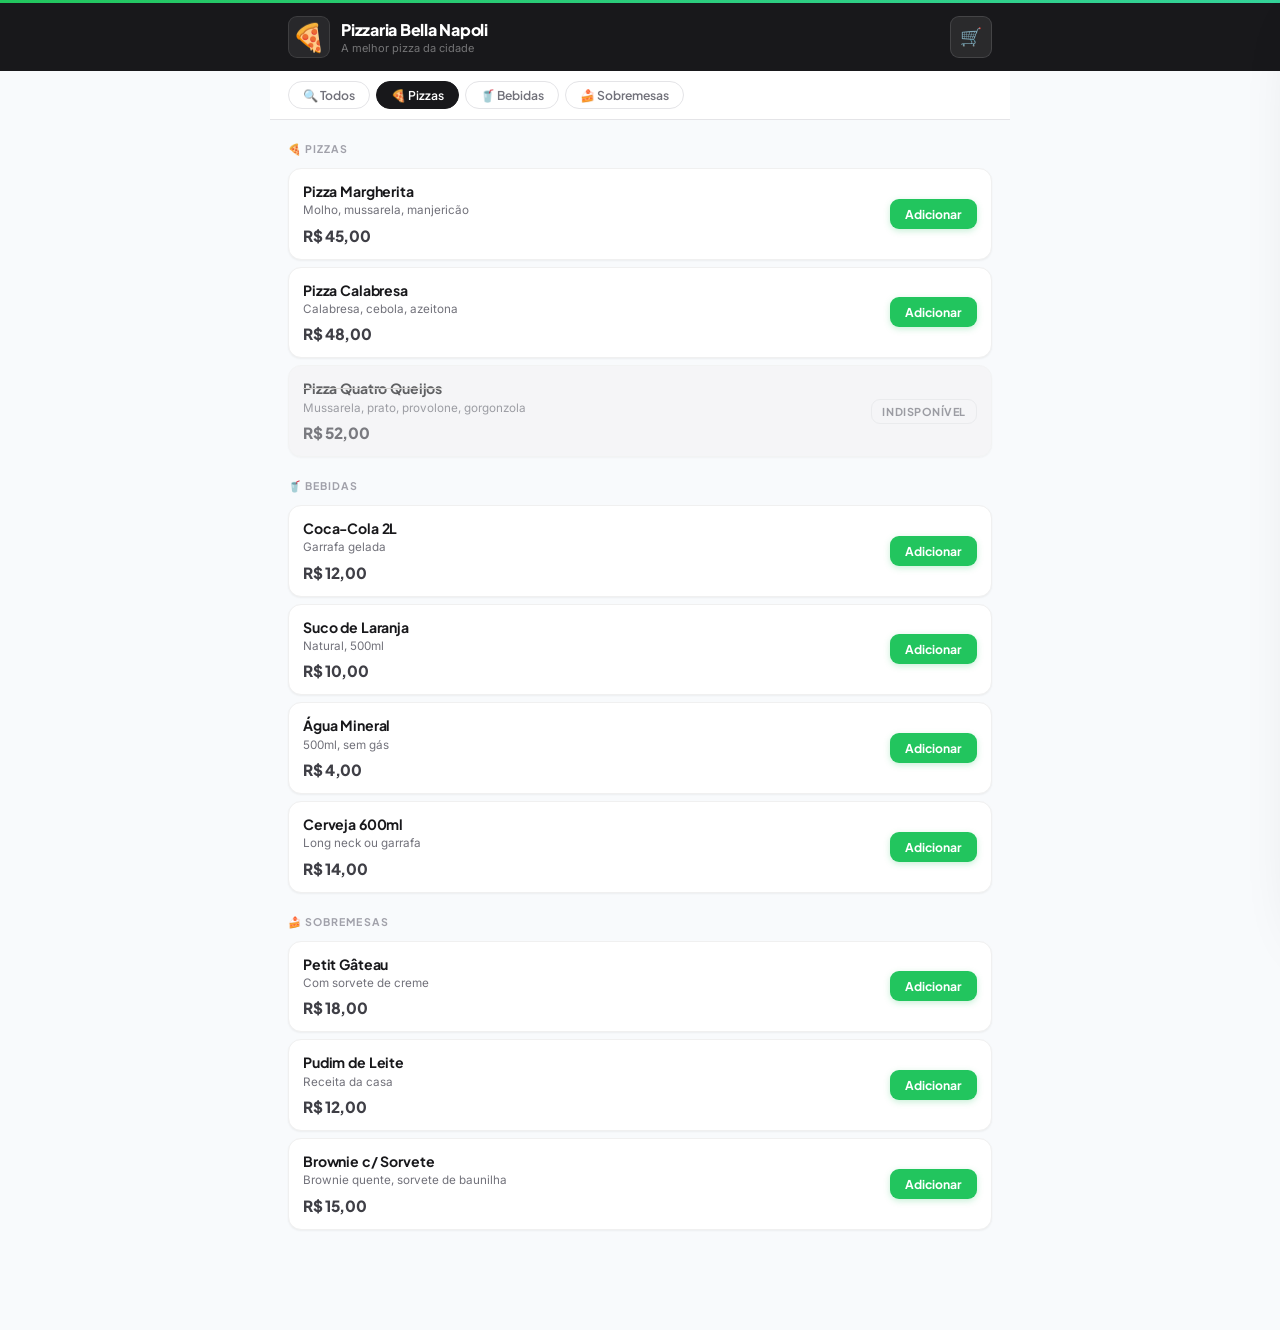
==== index.html @ 7085b7de "Add files via upload" ====
<!DOCTYPE html>
<html lang="pt-BR">
<head>
  <meta charset="UTF-8" />
  <meta name="viewport" content="width=device-width, initial-scale=1.0" />
  <title id="page-title">Cardápio Online</title>
  <link rel="preconnect" href="https://fonts.googleapis.com" />
  <link rel="preconnect" href="https://fonts.gstatic.com" crossorigin />
  <link href="https://fonts.googleapis.com/css2?family=Plus+Jakarta+Sans:wght@400;500;600;700;800&family=Inter:wght@400;500;600&display=swap" rel="stylesheet" />
  <link rel="stylesheet" href="style.css" />
</head>
<body>

  <!-- HEADER -->
  <header class="header">
    <div class="header-inner">
      <div class="store-info">
        <div class="store-logo" id="store-logo">🍕</div>
        <div>
          <h1 class="store-name" id="store-name">Carregando...</h1>
          <p class="store-tagline" id="store-tagline"></p>
        </div>
      </div>
      <button class="cart-btn" id="cart-toggle" aria-label="Ver carrinho">
        <span class="cart-icon">🛒</span>
        <span class="cart-badge" id="cart-badge">0</span>
      </button>
    </div>
  </header>

  <!-- MAIN -->
  <main class="main">
    <nav class="categories" id="categories-nav" aria-label="Categorias"></nav>
    <section class="products" id="products-list" aria-label="Produtos"></section>
  </main>

  <!-- ═══════════════════════════════════════════════════════
       CARRINHO
  ══════════════════════════════════════════════════════════ -->
  <div class="cart-overlay" id="cart-overlay" aria-hidden="true"></div>
  <aside class="cart-panel" id="cart-panel" aria-label="Carrinho">

    <!-- ZONA A — topo fixo -->
    <div class="cpanel-top">
      <div class="cpanel-handle"></div>
      <div class="cpanel-header">
        <div class="cpanel-title">
          <span class="cpanel-title-icon">🛒</span>
          <span>Seu Pedido</span>
        </div>
        <button class="close-btn" id="cart-close" aria-label="Fechar">✕</button>
      </div>
      <div class="cpanel-total" id="cpanel-total" style="display:none">
        <span class="cpanel-total-label">Total</span>
        <strong class="cpanel-total-value" id="cart-total-value">R$ 0,00</strong>
      </div>
    </div>

    <!-- ZONA B — scroll único -->
    <div class="cpanel-body" id="cpanel-body">

      <!-- Itens -->
      <div id="cart-items">
        <div class="cart-empty-state">
          <div class="cart-empty-icon">🛍️</div>
          <p>Seu carrinho está vazio</p>
          <span>Adicione produtos para começar</span>
        </div>
      </div>

      <!-- Formulário -->
      <div id="order-form" style="display:none">
        <div class="form-divider"><span>Dados do pedido</span></div>

        <div class="order-fields">

          <!-- ── ETAPA 1: Identificação (obrigatório) ── -->
          <div class="form-step" id="step-identity">
            <div class="step-label">
              <span class="step-num">1</span>
              <span>Identificação</span>
            </div>

            <!-- Nome -->
            <div class="field-wrap">
              <label for="customer-name">
                Nome <span class="field-opt">· opcional</span>
              </label>
              <input type="text" id="customer-name" placeholder="Ex: João Silva" autocomplete="name" />
            </div>

            <!-- Telefone — obrigatório -->
            <div class="field-wrap">
              <label for="customer-phone">
                WhatsApp / Telefone <span class="field-required">· obrigatório</span>
              </label>
              <div class="prefix-input">
                <span>📱</span>
                <input type="tel" id="customer-phone"
                  placeholder="(11) 99999-9999"
                  maxlength="15" inputmode="numeric"
                  autocomplete="tel" />
              </div>
            </div>

            <!-- Endereço -->
            <div class="field-wrap">
              <label>Endereço <span class="field-opt">· opcional</span></label>
              <div class="seg-control">
                <button type="button" class="seg-btn active" id="btn-mode-cep">CEP</button>
                <button type="button" class="seg-btn" id="btn-mode-manual">Manual</button>
              </div>
              <!-- Modo CEP -->
              <div id="address-cep-mode">
                <div class="cep-row">
                  <input type="text" id="cep-input" placeholder="00000-000"
                    maxlength="9" inputmode="numeric" autocomplete="postal-code" />
                  <button type="button" class="btn-cep-search" id="btn-cep-search">
                    <span id="cep-search-icon">→</span>
                  </button>
                </div>
                <p class="cep-status" id="cep-status"></p>
                <div id="cep-result" style="display:none" class="cep-result-box">
                  <div class="cep-r-row">
                    <input type="text" id="address-street" readonly class="input-ro" placeholder="Rua" />
                    <input type="text" id="address-neighborhood" readonly class="input-ro input-sm" placeholder="Bairro" />
                  </div>
                  <div class="cep-r-row">
                    <input type="text" id="address-number" placeholder="Nº" class="input-num" maxlength="10" inputmode="numeric" />
                    <input type="text" id="address-complement" placeholder="Complemento" />
                  </div>
                  <input type="text" id="address-city-state" readonly class="input-ro" placeholder="Cidade — UF" />
                </div>
              </div>
              <!-- Modo manual -->
              <div id="address-manual-mode" style="display:none">
                <input type="text" id="customer-address" placeholder="Rua, número, bairro" autocomplete="street-address" />
              </div>
            </div>

          </div><!-- /step-identity -->

          <!-- ── ETAPA 2: Pagamento (bloqueado até etapa 1 válida) ── -->
          <div class="form-step form-step--locked" id="step-payment">
            <div class="step-label">
              <span class="step-num">2</span>
              <span>Pagamento</span>
            </div>

            <!-- Overlay de bloqueio -->
            <div class="step-lock-overlay" id="payment-lock">
              <span class="lock-icon">🔒</span>
              <p>Preencha seu <strong>telefone</strong> para liberar</p>
            </div>

            <div class="step-content" id="payment-content">
              <!-- Forma de pagamento -->
              <div class="field-wrap">
                <label>Forma de pagamento <span class="field-required">· obrigatório</span></label>
                <div class="pay-grid" id="payment-options">
                  <button type="button" class="pay-btn" data-value="pix">
                    <span class="pay-icon">💠</span>Pix
                  </button>
                  <button type="button" class="pay-btn" data-value="credito">
                    <span class="pay-icon">💳</span>Crédito
                  </button>
                  <button type="button" class="pay-btn" data-value="debito">
                    <span class="pay-icon">🏦</span>Débito
                  </button>
                  <button type="button" class="pay-btn" data-value="dinheiro">
                    <span class="pay-icon">💵</span>Dinheiro
                  </button>
                </div>
              </div>

              <!-- Troco -->
              <div class="field-wrap" id="change-wrap" style="display:none">
                <label for="customer-change">
                  Troco para quanto? <span class="field-required">· obrigatório</span>
                </label>
                <div class="prefix-input">
                  <span>R$</span>
                  <input type="number" id="customer-change"
                    placeholder="0,00" min="0" step="0.01" inputmode="decimal" />
                </div>
                <p class="change-hint" id="change-hint"></p>
              </div>
            </div>

          </div><!-- /step-payment -->

        </div><!-- /order-fields -->
      </div><!-- /order-form -->

    </div><!-- /cpanel-body -->

    <!-- ZONA C — botão fixo -->
    <div class="cpanel-foot" id="cpanel-foot" style="display:none">
      <button class="btn-whatsapp" id="btn-finalizar">
        <svg width="18" height="18" viewBox="0 0 24 24" fill="currentColor" aria-hidden="true">
          <path d="M17.472 14.382c-.297-.149-1.758-.867-2.03-.967-.273-.099-.471-.148-.67.15-.197.297-.767.966-.94 1.164-.173.199-.347.223-.644.075-.297-.15-1.255-.463-2.39-1.475-.883-.788-1.48-1.761-1.653-2.059-.173-.297-.018-.458.13-.606.134-.133.298-.347.446-.52.149-.174.198-.298.298-.497.099-.198.05-.371-.025-.52-.075-.149-.669-1.612-.916-2.207-.242-.579-.487-.5-.669-.51-.173-.008-.371-.01-.57-.01-.198 0-.52.074-.792.372-.272.297-1.04 1.016-1.04 2.479 0 1.462 1.065 2.875 1.213 3.074.149.198 2.096 3.2 5.077 4.487.709.306 1.262.489 1.694.625.712.227 1.36.195 1.871.118.571-.085 1.758-.719 2.006-1.413.248-.694.248-1.289.173-1.413-.074-.124-.272-.198-.57-.347m-5.421 7.403h-.004a9.87 9.87 0 01-5.031-1.378l-.361-.214-3.741.982.998-3.648-.235-.374a9.86 9.86 0 01-1.51-5.26c.001-5.45 4.436-9.884 9.888-9.884 2.64 0 5.122 1.03 6.988 2.898a9.825 9.825 0 012.893 6.994c-.003 5.45-4.437 9.884-9.885 9.884m8.413-18.297A11.815 11.815 0 0012.05 0C5.495 0 .16 5.335.157 11.892c0 2.096.547 4.142 1.588 5.945L.057 24l6.305-1.654a11.882 11.882 0 005.683 1.448h.005c6.554 0 11.89-5.335 11.893-11.893a11.821 11.821 0 00-3.48-8.413z"/>
        </svg>
        Revisar e Enviar Pedido
      </button>
    </div>

  </aside>

  <!-- ═══════════════════════════════════════════════════════
       MODAL — PRÉVIA DO PEDIDO
  ══════════════════════════════════════════════════════════ -->
  <div class="modal-overlay" id="modal-overlay" aria-hidden="true"></div>
  <div class="modal" id="order-modal" role="dialog" aria-modal="true" aria-labelledby="modal-title">
    <div class="modal-header">
      <h2 class="modal-title" id="modal-title">📋 Confirmar Pedido</h2>
      <button class="close-btn" id="modal-close" aria-label="Fechar">✕</button>
    </div>
    <div class="modal-body" id="modal-body">
      <!-- preenchido via JS -->
    </div>
    <div class="modal-footer">
      <button class="btn-modal-back" id="modal-back">← Editar pedido</button>
      <button class="btn-modal-confirm" id="modal-confirm">
        <svg width="16" height="16" viewBox="0 0 24 24" fill="currentColor">
          <path d="M17.472 14.382c-.297-.149-1.758-.867-2.03-.967-.273-.099-.471-.148-.67.15-.197.297-.767.966-.94 1.164-.173.199-.347.223-.644.075-.297-.15-1.255-.463-2.39-1.475-.883-.788-1.48-1.761-1.653-2.059-.173-.297-.018-.458.13-.606.134-.133.298-.347.446-.52.149-.174.198-.298.298-.497.099-.198.05-.371-.025-.52-.075-.149-.669-1.612-.916-2.207-.242-.579-.487-.5-.669-.51-.173-.008-.371-.01-.57-.01-.198 0-.52.074-.792.372-.272.297-1.04 1.016-1.04 2.479 0 1.462 1.065 2.875 1.213 3.074.149.198 2.096 3.2 5.077 4.487.709.306 1.262.489 1.694.625.712.227 1.36.195 1.871.118.571-.085 1.758-.719 2.006-1.413.248-.694.248-1.289.173-1.413-.074-.124-.272-.198-.57-.347m-5.421 7.403h-.004a9.87 9.87 0 01-5.031-1.378l-.361-.214-3.741.982.998-3.648-.235-.374a9.86 9.86 0 01-1.51-5.26c.001-5.45 4.436-9.884 9.888-9.884 2.64 0 5.122 1.03 6.988 2.898a9.825 9.825 0 012.893 6.994c-.003 5.45-4.437 9.884-9.885 9.884m8.413-18.297A11.815 11.815 0 0012.05 0C5.495 0 .16 5.335.157 11.892c0 2.096.547 4.142 1.588 5.945L.057 24l6.305-1.654a11.882 11.882 0 005.683 1.448h.005c6.554 0 11.89-5.335 11.893-11.893a11.821 11.821 0 00-3.48-8.413z"/>
        </svg>
        Confirmar e Enviar
      </button>
    </div>
  </div>

  <div class="toast" id="toast" role="alert" aria-live="assertive"></div>

  <script src="config.js"></script>
  <script src="app.js"></script>
</body>
</html>
---- style.css ----
/* ============================================================
   ZapPedido — style.css v5
   Carrinho: 3 zonas (topo fixo | scroll único | base fixa)
   ============================================================ */

/* ─── TOKENS ─────────────────────────────────────────────── */
:root {
  --green:        #22c55e;
  --green-dk:     #16a34a;
  --green-lt:     #f0fdf4;
  --green-bd:     #bbf7d0;
  --ink:          #18181b;
  --ink-2:        #3f3f46;
  --muted:        #71717a;
  --subtle:       #a1a1aa;
  --bg:           #f8fafc;
  --surface:      #ffffff;
  --surface-2:    #f4f4f5;
  --surface-3:    #fafafa;
  --border:       #e4e4e7;
  --border-lt:    #f0f0f0;
  --danger:       #ef4444;

  --r-xs: 6px;
  --r-sm: 9px;
  --r:    13px;
  --r-lg: 18px;
  --r-xl: 26px;

  --sh-xs: 0 1px 2px rgba(0,0,0,0.05);
  --sh-sm: 0 1px 8px rgba(0,0,0,0.07), 0 1px 2px rgba(0,0,0,0.04);
  --sh-lg: 0 16px 48px rgba(0,0,0,0.15), 0 4px 12px rgba(0,0,0,0.06);
  --sh-xl: 0 32px 72px rgba(0,0,0,0.2);

  --font-d: 'Plus Jakarta Sans', sans-serif;
  --font-b: 'Inter', sans-serif;
  --ease:   cubic-bezier(0.32, 0.72, 0, 1);
  --t: 0.15s ease;
}

/* ─── RESET ──────────────────────────────────────────────── */
*, *::before, *::after { box-sizing: border-box; margin: 0; padding: 0; }
html { scroll-behavior: smooth; }
body {
  font-family: var(--font-b);
  background: var(--bg);
  color: var(--ink);
  min-height: 100dvh;
  -webkit-font-smoothing: antialiased;
}

/* ═══════════════════════════════════════════════════════════
   HEADER
═══════════════════════════════════════════════════════════ */
.header { position: sticky; top: 0; z-index: 100; background: var(--ink); }
.header::before {
  content: '';
  display: block; height: 3px;
  background: linear-gradient(90deg, var(--green), #34d399, var(--green));
  background-size: 200% 100%;
  animation: shimmer 3s linear infinite;
}
@keyframes shimmer { from { background-position: 200% 0; } to { background-position: -200% 0; } }

.header-inner {
  max-width: 740px; margin: 0 auto;
  padding: 13px 18px;
  display: flex; align-items: center; justify-content: space-between; gap: 12px;
}
.store-info { display: flex; align-items: center; gap: 11px; }
.store-logo {
  font-size: 1.7rem; flex-shrink: 0;
  background: rgba(255,255,255,0.07);
  border: 1.5px solid rgba(255,255,255,0.1);
  border-radius: var(--r-sm);
  width: 42px; height: 42px;
  display: flex; align-items: center; justify-content: center;
}
.store-logo img { width: 26px; height: 26px; border-radius: 4px; object-fit: cover; }
.store-name { font-family: var(--font-d); font-size: 1rem; font-weight: 800; color: #fff; letter-spacing: -0.015em; }
.store-tagline { font-size: 0.69rem; color: rgba(255,255,255,0.4); margin-top: 1px; }

.cart-btn {
  position: relative;
  background: rgba(255,255,255,0.08);
  border: 1.5px solid rgba(255,255,255,0.12);
  border-radius: var(--r-sm);
  width: 42px; height: 42px;
  display: flex; align-items: center; justify-content: center;
  cursor: pointer; flex-shrink: 0;
  transition: background var(--t);
}
.cart-btn:hover { background: rgba(255,255,255,0.15); }
.cart-icon { font-size: 1.1rem; }
.cart-badge {
  position: absolute; top: -5px; right: -5px;
  background: var(--green); color: #fff;
  font-family: var(--font-d); font-size: 0.58rem; font-weight: 800;
  min-width: 17px; height: 17px;
  border-radius: 99px; display: none;
  align-items: center; justify-content: center;
  padding: 0 3px; border: 2px solid var(--ink);
  animation: pop .18s var(--ease);
}
@keyframes pop { 0% { transform: scale(0.4); } 65% { transform: scale(1.2); } to { transform: scale(1); } }

/* ═══════════════════════════════════════════════════════════
   MAIN / CARDÁPIO
═══════════════════════════════════════════════════════════ */
.main { max-width: 740px; margin: 0 auto; padding: 0 0 100px; }

.categories {
  display: flex; gap: 6px;
  padding: 10px 18px;
  overflow-x: auto; scrollbar-width: none;
  background: var(--surface);
  border-bottom: 1px solid var(--border);
  position: sticky; top: 61px; z-index: 90;
}
.categories::-webkit-scrollbar { display: none; }
.cat-btn {
  flex-shrink: 0; padding: 5px 14px;
  border-radius: 99px; border: 1.5px solid var(--border);
  background: transparent;
  font-family: var(--font-d); font-size: 0.76rem; font-weight: 600;
  color: var(--muted); cursor: pointer;
  transition: all var(--t); white-space: nowrap;
}
.cat-btn:hover { border-color: var(--green); color: var(--green-dk); background: var(--green-lt); }
.cat-btn.active { background: var(--ink); border-color: var(--ink); color: #fff; }

.product-category { padding: 22px 18px 0; }
.category-title {
  font-family: var(--font-d); font-size: 0.66rem; font-weight: 700;
  color: var(--subtle); text-transform: uppercase; letter-spacing: 0.1em;
  margin-bottom: 12px;
}
.product-grid { display: flex; flex-direction: column; gap: 7px; }

.product-card {
  background: var(--surface); border-radius: var(--r);
  padding: 13px 14px;
  display: flex; align-items: center; gap: 12px;
  border: 1.5px solid var(--border-lt);
  box-shadow: var(--sh-xs);
  transition: border-color var(--t), box-shadow var(--t), transform var(--t);
}
.product-card:hover { border-color: var(--border); box-shadow: var(--sh-sm); transform: translateY(-1px); }
.product-card.out-of-stock { background: var(--surface-2); opacity: 0.68; }
.product-card.out-of-stock:hover { border-color: var(--border-lt); box-shadow: var(--sh-xs); transform: none; cursor: default; }
.product-card.out-of-stock .product-name { text-decoration: line-through; text-decoration-color: #c4c0bc; }

.product-info { flex: 1; min-width: 0; }
.product-name { font-family: var(--font-d); font-size: 0.88rem; font-weight: 700; color: var(--ink); letter-spacing: -0.01em; line-height: 1.3; margin-bottom: 2px; }
.product-desc { font-size: 0.73rem; color: var(--muted); line-height: 1.4; margin-bottom: 7px; }
.product-price { font-family: var(--font-d); font-size: 0.96rem; font-weight: 800; color: var(--ink-2); letter-spacing: -0.02em; }
.product-controls { display: flex; flex-direction: column; align-items: center; gap: 5px; flex-shrink: 0; }

.btn-add {
  background: var(--green); color: #fff; border: none;
  border-radius: var(--r-sm); padding: 7px 15px;
  font-family: var(--font-d); font-size: 0.76rem; font-weight: 700;
  cursor: pointer; white-space: nowrap;
  transition: background var(--t), transform var(--t);
  box-shadow: 0 2px 6px rgba(34,197,94,0.25);
}
.btn-add:hover { background: var(--green-dk); transform: scale(1.04); }
.btn-add:active { transform: scale(0.96); }

.qty-control {
  display: flex; align-items: center; gap: 9px;
  border: 2px solid var(--green); border-radius: var(--r-sm);
  padding: 3px 8px; background: var(--surface);
}
.qty-btn {
  background: none; border: none;
  font-size: 1rem; font-weight: 700; color: var(--green-dk);
  cursor: pointer; padding: 0;
  width: 17px; height: 17px;
  display: flex; align-items: center; justify-content: center;
  transition: transform var(--t);
}
.qty-btn:hover { transform: scale(1.3); }
.qty-btn:active { transform: scale(0.85); }
.qty-value { font-family: var(--font-d); font-size: 0.85rem; font-weight: 800; color: var(--ink); min-width: 14px; text-align: center; }

.badge-unavailable {
  display: inline-flex; align-items: center;
  padding: 5px 10px; border-radius: var(--r-sm);
  background: var(--surface-2); border: 1.5px solid var(--border);
  color: var(--muted); font-family: var(--font-d);
  font-size: 0.68rem; font-weight: 700;
  text-transform: uppercase; letter-spacing: 0.05em;
}

/* ═══════════════════════════════════════════════════════════
   CARRINHO — OVERLAY
═══════════════════════════════════════════════════════════ */
.cart-overlay {
  position: fixed; inset: 0;
  background: rgba(24,24,27,0.55);
  z-index: 200; opacity: 0; pointer-events: none;
  transition: opacity 0.28s ease;
  backdrop-filter: blur(4px);
  -webkit-backdrop-filter: blur(4px);
}
.cart-overlay.open { opacity: 1; pointer-events: all; }

/* ═══════════════════════════════════════════════════════════
   CARRINHO — PAINEL  (3 zonas)

   Estrutura:
   ┌──────────────────────┐  ← .cpanel-top   (fixo, não scroll)
   │  handle + title      │
   │  total               │
   ├──────────────────────┤
   │                      │  ← .cpanel-body  (scroll único)
   │  itens do pedido     │
   │  ─── dados ──────    │
   │  formulário          │
   │                      │
   ├──────────────────────┤
   │  [Finalizar WA]      │  ← .cpanel-foot  (fixo, não scroll)
   └──────────────────────┘
═══════════════════════════════════════════════════════════ */
.cart-panel {
  position: fixed;
  z-index: 300;
  background: var(--surface);
  display: flex;
  flex-direction: column;
  overflow: hidden;              /* garante que nada vaze */

  /* Mobile: bottom sheet */
  bottom: 0; left: 0; right: 0;
  border-radius: var(--r-xl) var(--r-xl) 0 0;
  max-height: 92dvh;
  transform: translateY(100%);
  transition: transform 0.36s var(--ease);
  box-shadow: var(--sh-xl);
}
.cart-panel.open { transform: translateY(0); }

/* Desktop: side panel */
@media (min-width: 600px) {
  .cart-panel {
    left: auto; right: 0;
    top: 0; bottom: 0;
    width: 400px;
    border-radius: var(--r-lg) 0 0 var(--r-lg);
    max-height: 100dvh;
    transform: translateX(110%);
  }
  .cart-panel.open { transform: translateX(0); }
}

/* ── ZONA A — topo fixo ─────────────────────────────────── */
.cpanel-top {
  flex-shrink: 0;
  background: var(--surface);
  border-bottom: 1px solid var(--border-lt);
}

.cpanel-handle {
  width: 36px; height: 4px;
  background: var(--border);
  border-radius: 99px;
  margin: 10px auto 0;
}
@media (min-width: 600px) { .cpanel-handle { display: none; } }

.cpanel-header {
  display: flex; align-items: center; justify-content: space-between;
  padding: 12px 18px 10px;
}
.cpanel-title {
  display: flex; align-items: center; gap: 8px;
  font-family: var(--font-d); font-size: 0.97rem; font-weight: 800;
  color: var(--ink); letter-spacing: -0.02em;
}
.cpanel-title-icon { font-size: 1.1rem; }

.close-btn {
  background: var(--surface-2);
  border: 1px solid var(--border);
  border-radius: 50%;
  width: 30px; height: 30px;
  font-size: 0.72rem; font-weight: 700;
  cursor: pointer; color: var(--muted);
  display: flex; align-items: center; justify-content: center;
  transition: background var(--t), color var(--t);
}
.close-btn:hover { background: var(--border); color: var(--ink); }

/* Linha de total no topo */
.cpanel-total {
  display: flex; align-items: center; justify-content: space-between;
  padding: 8px 18px 12px;
}
.cpanel-total-label {
  font-size: 0.7rem; font-weight: 700;
  color: var(--subtle); text-transform: uppercase; letter-spacing: 0.08em;
}
.cpanel-total-value {
  font-family: var(--font-d); font-size: 1.2rem; font-weight: 800;
  color: var(--ink); letter-spacing: -0.03em;
}

/* ── ZONA B — scroll único ──────────────────────────────── */
.cpanel-body {
  flex: 1;
  overflow-y: auto;
  overscroll-behavior: contain;
  padding: 6px 0 4px;
}

/* Estado vazio */
.cart-empty-state {
  padding: 40px 20px;
  text-align: center;
  display: flex; flex-direction: column; align-items: center; gap: 6px;
}
.cart-empty-icon { font-size: 2.4rem; margin-bottom: 4px; opacity: 0.5; }
.cart-empty-state p { font-family: var(--font-d); font-size: 0.9rem; font-weight: 700; color: var(--ink-2); }
.cart-empty-state span { font-size: 0.78rem; color: var(--muted); }

/* Item no carrinho */
.cart-item {
  display: flex; align-items: center; justify-content: space-between; gap: 10px;
  padding: 11px 18px;
  border-bottom: 1px solid var(--border-lt);
}
.cart-item:last-child { border-bottom: none; }
.cart-item-info { flex: 1; min-width: 0; }
.cart-item-name { font-family: var(--font-d); font-size: 0.85rem; font-weight: 700; color: var(--ink); display: block; margin-bottom: 2px; }
.cart-item-price { font-family: var(--font-d); font-size: 0.79rem; font-weight: 700; color: var(--green-dk); }
.cart-item-controls {
  display: flex; align-items: center; gap: 9px;
  background: var(--surface-2);
  border: 1.5px solid var(--border);
  border-radius: var(--r-sm); padding: 4px 9px;
}

/* Divisor "Dados do pedido" */
.form-divider {
  display: flex; align-items: center; gap: 10px;
  padding: 16px 18px 10px;
}
.form-divider::before,
.form-divider::after {
  content: '';
  flex: 1; height: 1px;
  background: var(--border);
}
.form-divider span {
  font-family: var(--font-d); font-size: 0.67rem; font-weight: 700;
  color: var(--subtle); text-transform: uppercase; letter-spacing: 0.1em;
  white-space: nowrap;
}

/* Campos do formulário */
.order-fields {
  padding: 0 18px 16px;
  display: flex; flex-direction: column; gap: 0;
}

/* ── Etapas progressivas ─────────────────────────────────── */
.form-step {
  display: flex; flex-direction: column; gap: 12px;
  padding: 14px 0;
  border-bottom: 1px solid var(--border-lt);
  position: relative;
}
.form-step:last-child { border-bottom: none; }

.step-label {
  display: flex; align-items: center; gap: 8px;
  font-family: var(--font-d); font-size: 0.72rem; font-weight: 800;
  color: var(--ink); text-transform: uppercase; letter-spacing: 0.07em;
  margin-bottom: 2px;
}
.step-num {
  width: 20px; height: 20px;
  background: var(--ink); color: #fff;
  border-radius: 50%;
  display: flex; align-items: center; justify-content: center;
  font-size: 0.65rem; font-weight: 800; flex-shrink: 0;
}

/* Etapa bloqueada */
.form-step--locked { opacity: 0.75; }

.step-lock-overlay {
  position: absolute; inset: 0;
  background: rgba(248,250,252,0.88);
  backdrop-filter: blur(2px);
  -webkit-backdrop-filter: blur(2px);
  border-radius: var(--r-sm);
  display: flex; flex-direction: column;
  align-items: center; justify-content: center;
  gap: 6px; z-index: 10;
}
.lock-icon { font-size: 1.4rem; }
.step-lock-overlay p {
  font-family: var(--font-d); font-size: 0.78rem; font-weight: 600;
  color: var(--muted); text-align: center;
}
.step-lock-overlay p strong { color: var(--ink); }

/* Label obrigatório */
.field-required {
  font-weight: 500; text-transform: none; letter-spacing: 0;
  color: var(--danger); font-size: 0.68rem;
}


.field-wrap { display: flex; flex-direction: column; gap: 5px; }
.field-wrap > label {
  font-family: var(--font-d); font-size: 0.67rem; font-weight: 700;
  color: var(--muted); text-transform: uppercase; letter-spacing: 0.08em;
}
.field-opt { font-weight: 400; text-transform: none; letter-spacing: 0; color: var(--subtle); }

/* Input base */
.field-wrap input[type="text"],
.field-wrap input[type="number"],
.field-wrap input[type="tel"] {
  padding: 9px 11px;
  border: 1.5px solid var(--border);
  border-radius: var(--r-sm);
  font-family: var(--font-b); font-size: 0.86rem;
  background: var(--surface); color: var(--ink);
  outline: none; width: 100%;
  transition: border-color var(--t), box-shadow var(--t);
}
.field-wrap input::placeholder { color: #b0b0b8; }
.field-wrap input:focus {
  border-color: var(--green);
  box-shadow: 0 0 0 3px rgba(34,197,94,0.1);
}

/* Estado de erro no campo */
.field-wrap.has-error input,
.field-wrap.has-error .seg-control,
.field-wrap.has-error .pay-grid,
.field-wrap.has-error .prefix-input {
  border-color: var(--danger) !important;
  box-shadow: 0 0 0 3px rgba(239,68,68,0.1) !important;
  animation: shake 0.3s ease;
}
.field-wrap.has-error .pay-grid .pay-btn {
  border-color: var(--danger);
}
@keyframes shake {
  0%, 100% { transform: translateX(0); }
  25%       { transform: translateX(-5px); }
  75%       { transform: translateX(5px); }
}
.field-error-msg {
  font-size: 0.71rem;
  font-weight: 600;
  color: var(--danger);
  display: flex;
  align-items: center;
  gap: 4px;
  animation: fadeIn 0.2s ease;
}
@keyframes fadeIn { from { opacity: 0; transform: translateY(-3px); } to { opacity: 1; transform: translateY(0); } }

/* Segmented control (CEP / Manual) */
.seg-control {
  display: flex;
  background: var(--surface-2);
  border: 1.5px solid var(--border);
  border-radius: var(--r-sm);
  padding: 3px;
  gap: 3px;
  margin-bottom: 8px;
}
.seg-btn {
  flex: 1; padding: 5px 8px;
  border: none; border-radius: 6px;
  background: transparent;
  font-family: var(--font-d); font-size: 0.73rem; font-weight: 600;
  color: var(--muted); cursor: pointer;
  transition: all var(--t);
}
.seg-btn.active {
  background: var(--surface);
  color: var(--ink);
  box-shadow: 0 1px 4px rgba(0,0,0,0.1);
}

/* CEP row */
.cep-row { display: flex; gap: 6px; }
.cep-row input { flex: 1; }
.btn-cep-search {
  flex-shrink: 0; width: 40px; height: 40px;
  border-radius: var(--r-sm);
  border: 1.5px solid var(--border);
  background: var(--surface-2);
  font-size: 1rem; font-weight: 700; color: var(--ink-2);
  cursor: pointer;
  display: flex; align-items: center; justify-content: center;
  transition: all var(--t);
}
.btn-cep-search:hover { background: var(--ink); border-color: var(--ink); color: #fff; }

.cep-status {
  font-size: 0.71rem; font-weight: 500;
  min-height: 14px; margin: 3px 0;
}
.cep-status--ok    { color: var(--green-dk); }
.cep-status--error { color: var(--danger); }

.cep-result-box {
  display: flex; flex-direction: column; gap: 6px;
  margin-top: 6px; padding: 10px;
  background: var(--green-lt);
  border-radius: var(--r-sm);
  border: 1.5px solid var(--green-bd);
}
.cep-r-row { display: flex; gap: 6px; }
.cep-r-row input:first-child { flex: 1; }
.cep-r-row input:last-child  { flex: 1; }
.input-sm  { max-width: 100px; }
.input-num { max-width: 68px; text-align: center; font-weight: 700 !important; }
.input-ro  { background: rgba(255,255,255,0.6) !important; color: var(--ink-2) !important; cursor: default; font-size: 0.8rem !important; }

.cep-result-box input {
  padding: 8px 10px;
  border: 1.5px solid var(--green-bd) !important;
  border-radius: var(--r-sm);
  font-family: var(--font-b); font-size: 0.83rem;
  background: #fff !important; color: var(--ink);
  outline: none; width: 100%;
  transition: border-color var(--t), box-shadow var(--t);
}
.cep-result-box input:not(.input-ro):focus {
  border-color: var(--green) !important;
  box-shadow: 0 0 0 3px rgba(34,197,94,0.12);
}

/* Pagamento */
.pay-grid {
  display: grid;
  grid-template-columns: 1fr 1fr;
  gap: 6px;
}
.pay-btn {
  display: flex; flex-direction: column; align-items: center; gap: 3px;
  padding: 9px 6px 7px;
  border-radius: var(--r-sm);
  border: 1.5px solid var(--border);
  background: var(--surface);
  font-family: var(--font-d); font-size: 0.76rem; font-weight: 600;
  color: var(--ink-2); cursor: pointer;
  transition: all var(--t);
}
.pay-icon { font-size: 1.1rem; }
.pay-btn:hover { border-color: var(--green); background: var(--green-lt); color: var(--green-dk); }
.pay-btn.selected { background: var(--ink); border-color: var(--ink); color: #fff; }

/* Troco */
.prefix-input {
  display: flex; align-items: center;
  border: 1.5px solid var(--border); border-radius: var(--r-sm);
  overflow: hidden; background: var(--surface);
  transition: border-color var(--t), box-shadow var(--t);
}
.prefix-input:focus-within { border-color: var(--green); box-shadow: 0 0 0 3px rgba(34,197,94,0.1); }
.prefix-input > span {
  padding: 9px 10px;
  font-family: var(--font-d); font-size: 0.8rem; font-weight: 700; color: var(--muted);
  background: var(--surface-2); border-right: 1.5px solid var(--border); flex-shrink: 0;
}
.prefix-input input[type="number"] {
  border: none !important; box-shadow: none !important; border-radius: 0 !important;
  padding: 9px 10px; flex: 1; width: auto;
}
.prefix-input input::-webkit-outer-spin-button,
.prefix-input input::-webkit-inner-spin-button { -webkit-appearance: none; }
.change-hint { font-size: 0.72rem; font-weight: 500; margin-top: 3px; min-height: 15px; }
.change-hint--ok    { color: var(--green-dk); }
.change-hint--error { color: var(--danger); }

/* ── ZONA C — base fixa ─────────────────────────────────── */
.cpanel-foot {
  flex-shrink: 0;
  padding: 10px 16px 18px;
  background: var(--surface);
  border-top: 1px solid var(--border-lt);
}
@media (max-width: 599px) {
  .cpanel-foot { padding-bottom: max(18px, env(safe-area-inset-bottom)); }
}

.btn-whatsapp {
  width: 100%;
  background: var(--green); color: #fff; border: none;
  border-radius: var(--r-sm); padding: 14px 18px;
  font-family: var(--font-d); font-size: 0.92rem; font-weight: 800;
  cursor: pointer;
  display: flex; align-items: center; justify-content: center; gap: 9px;
  letter-spacing: -0.01em;
  transition: background var(--t), transform var(--t), box-shadow var(--t);
  box-shadow: 0 3px 12px rgba(34,197,94,0.35);
}
.btn-whatsapp:hover { background: var(--green-dk); transform: translateY(-1px); box-shadow: 0 5px 16px rgba(34,197,94,0.42); }
.btn-whatsapp:active { transform: scale(0.98); }
.btn-whatsapp svg { flex-shrink: 0; }

/* ═══════════════════════════════════════════════════════════
   TOAST
═══════════════════════════════════════════════════════════ */
.toast {
  position: fixed;
  bottom: 22px; left: 50%;
  transform: translateX(-50%) translateY(12px);
  background: var(--ink); color: #fff;
  padding: 9px 18px; border-radius: 99px;
  font-family: var(--font-d); font-size: 0.79rem; font-weight: 600;
  z-index: 9999; opacity: 0; pointer-events: none;
  transition: opacity .2s ease, transform .2s ease;
  white-space: nowrap; box-shadow: var(--sh-lg);
}
.toast.show { opacity: 1; transform: translateX(-50%) translateY(0); }

/* ═══════════════════════════════════════════════════════════
   MODAL — PRÉVIA DO PEDIDO
═══════════════════════════════════════════════════════════ */
.modal-overlay {
  position: fixed; inset: 0;
  background: rgba(24,24,27,0.6);
  z-index: 400; opacity: 0; pointer-events: none;
  transition: opacity 0.25s ease;
  backdrop-filter: blur(4px);
  -webkit-backdrop-filter: blur(4px);
}
.modal-overlay.open { opacity: 1; pointer-events: all; }

.modal {
  position: fixed;
  z-index: 500;
  background: var(--surface);
  display: flex; flex-direction: column;
  box-shadow: var(--sh-xl);

  /* Mobile: bottom sheet */
  bottom: 0; left: 0; right: 0;
  border-radius: var(--r-xl) var(--r-xl) 0 0;
  max-height: 88dvh;
  transform: translateY(100%);
  transition: transform 0.32s var(--ease);
}
.modal.open { transform: translateY(0); }

@media (min-width: 560px) {
  .modal {
    top: 50%; left: 50%; right: auto; bottom: auto;
    transform: translate(-50%, -48%) scale(0.96);
    width: 420px; max-height: 86dvh;
    border-radius: var(--r-lg);
    opacity: 0;
    transition: transform 0.28s var(--ease), opacity 0.28s ease;
  }
  .modal.open { transform: translate(-50%, -50%) scale(1); opacity: 1; }
}

.modal-header {
  display: flex; align-items: center; justify-content: space-between;
  padding: 18px 20px 14px;
  border-bottom: 1px solid var(--border-lt);
  flex-shrink: 0;
}
.modal-title {
  font-family: var(--font-d); font-size: 1rem; font-weight: 800;
  color: var(--ink); letter-spacing: -0.02em;
}

.modal-body {
  flex: 1; overflow-y: auto;
  padding: 6px 20px 14px;
  overscroll-behavior: contain;
}

/* Seções da prévia */
.preview-section {
  margin-top: 14px; padding: 12px 14px;
  background: var(--surface-3);
  border-radius: var(--r-sm);
  border: 1px solid var(--border-lt);
  display: flex; flex-direction: column; gap: 8px;
}
.preview-section-title {
  font-family: var(--font-d); font-size: 0.68rem; font-weight: 800;
  color: var(--muted); text-transform: uppercase; letter-spacing: 0.09em;
  margin-bottom: 2px;
}
.preview-row {
  display: flex; justify-content: space-between; align-items: baseline; gap: 8px;
  font-size: 0.84rem;
}
.preview-row span { color: var(--muted); flex-shrink: 0; }
.preview-row strong { color: var(--ink); font-weight: 700; text-align: right; }
.qty-tag { font-style: normal; color: var(--subtle); font-size: 0.76rem; font-weight: 600; }
.troco-val { font-style: normal; color: var(--green-dk); font-size: 0.78rem; }
.preview-total {
  border-top: 1px solid var(--border);
  padding-top: 8px; margin-top: 2px;
}
.preview-total span { color: var(--ink); font-weight: 700; }
.preview-total strong { font-size: 1rem; letter-spacing: -0.02em; }

.preview-note {
  font-size: 0.73rem; color: var(--subtle); text-align: center;
  margin: 16px 0 4px; line-height: 1.5;
}

/* Footer do modal */
.modal-footer {
  display: flex; gap: 8px;
  padding: 12px 20px 20px;
  border-top: 1px solid var(--border-lt);
  flex-shrink: 0;
  background: var(--surface);
}
@media (max-width: 559px) {
  .modal-footer { padding-bottom: max(20px, env(safe-area-inset-bottom)); }
}

.btn-modal-back {
  flex: 1; padding: 12px 14px;
  border: 1.5px solid var(--border);
  border-radius: var(--r-sm);
  background: var(--surface);
  font-family: var(--font-d); font-size: 0.82rem; font-weight: 700;
  color: var(--ink-2); cursor: pointer;
  transition: all var(--t);
}
.btn-modal-back:hover { background: var(--surface-2); border-color: var(--ink-2); }

.btn-modal-confirm {
  flex: 2; padding: 12px 16px;
  border: none; border-radius: var(--r-sm);
  background: var(--green); color: #fff;
  font-family: var(--font-d); font-size: 0.88rem; font-weight: 800;
  cursor: pointer; letter-spacing: -0.01em;
  display: flex; align-items: center; justify-content: center; gap: 7px;
  transition: background var(--t), transform var(--t), box-shadow var(--t);
  box-shadow: 0 3px 10px rgba(34,197,94,0.32);
}
.btn-modal-confirm:hover { background: var(--green-dk); transform: translateY(-1px); box-shadow: 0 4px 14px rgba(34,197,94,0.4); }
.btn-modal-confirm:active { transform: scale(0.98); }


::-webkit-scrollbar { width: 3px; }
::-webkit-scrollbar-track { background: transparent; }
::-webkit-scrollbar-thumb { background: var(--border); border-radius: 99px; }
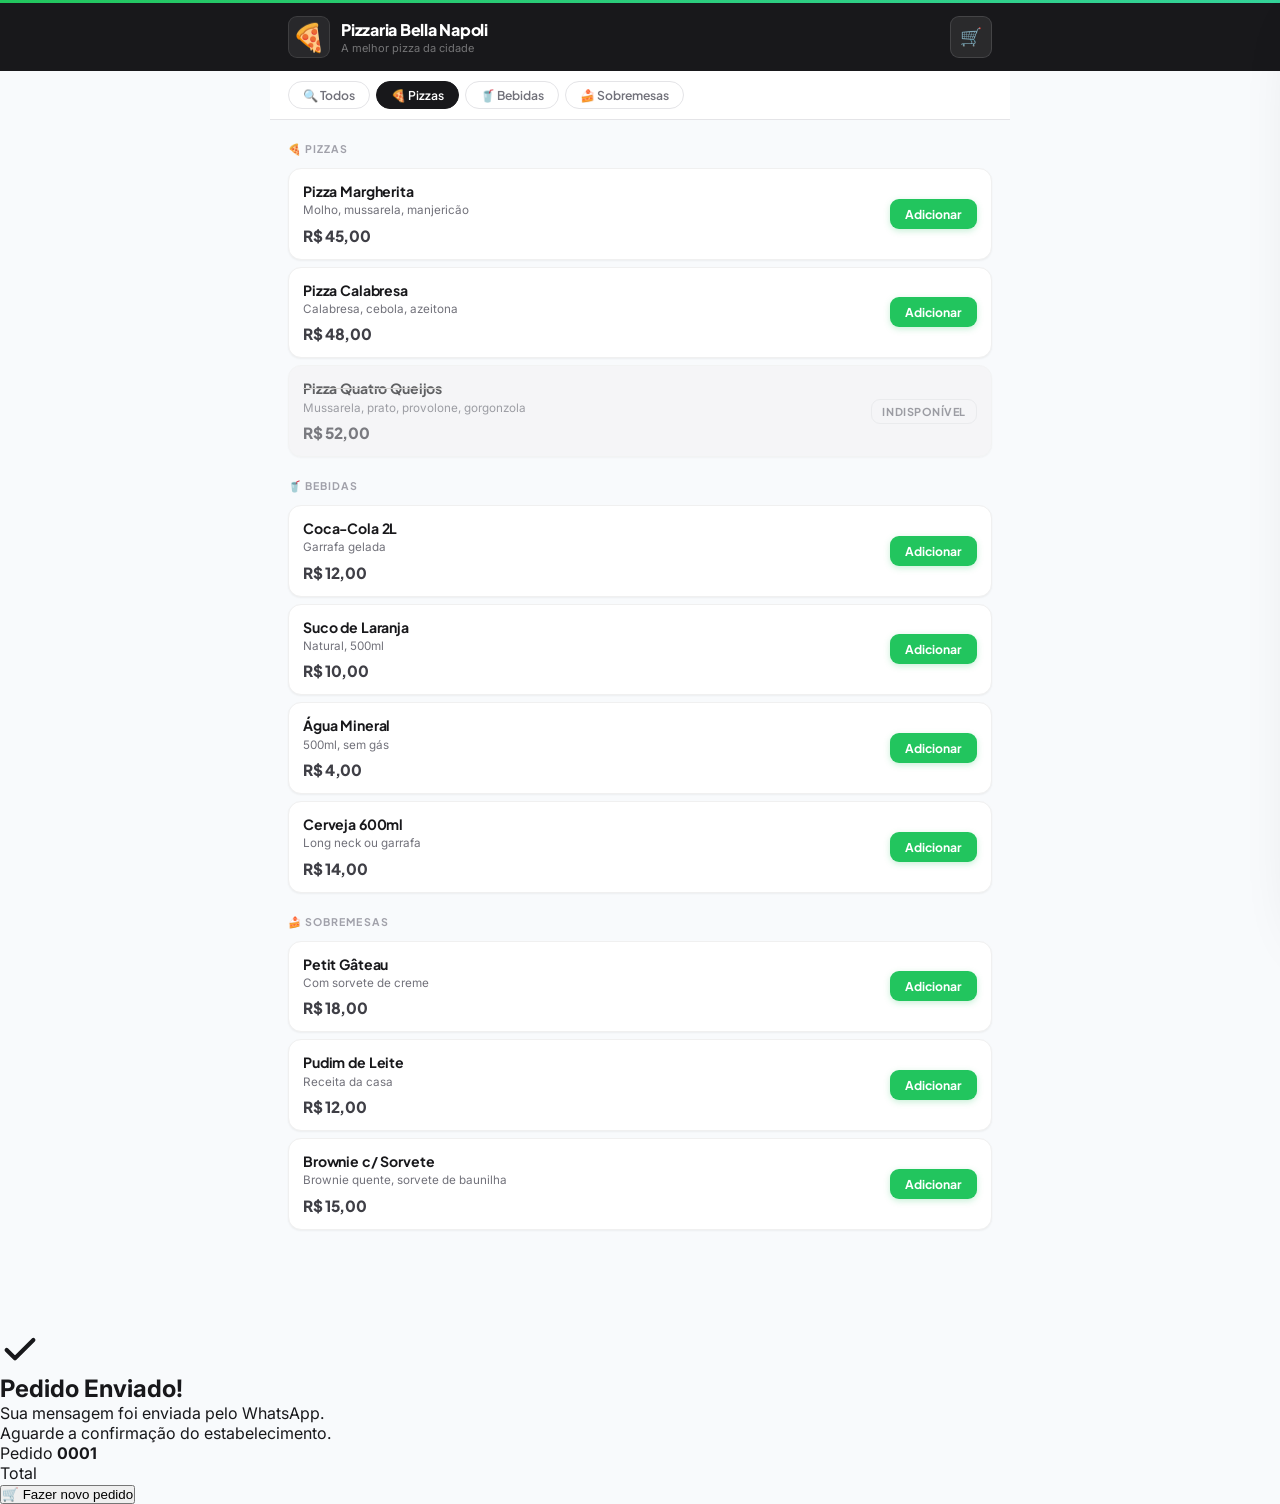
==== commit 94670a3f: "Update index.html" ====
--- a/index.html
+++ b/index.html
@@ -229,6 +229,55 @@
     </div>
   </div>
 
+  <!-- ═══════════════════════════════════════════════════════
+       TELA DE SUCESSO
+  ══════════════════════════════════════════════════════════ -->
+  <div class="success-screen" id="success-screen" aria-hidden="true">
+    <div class="success-inner">
+
+      <div class="success-anim">
+        <div class="success-circle">
+          <svg width="40" height="40" viewBox="0 0 24 24" fill="none" stroke="currentColor" stroke-width="2.5" stroke-linecap="round" stroke-linejoin="round">
+            <polyline points="20 6 9 17 4 12"/>
+          </svg>
+        </div>
+      </div>
+
+      <h2 class="success-title">Pedido Enviado!</h2>
+      <p class="success-subtitle">Sua mensagem foi enviada pelo WhatsApp.<br>Aguarde a confirmação do estabelecimento.</p>
+
+      <div class="success-card">
+        <div class="success-row">
+          <span>Pedido</span>
+          <strong id="success-order-number">0001</strong>
+        </div>
+        <div class="success-row" id="success-name-row" style="display:none">
+          <span>Nome</span>
+          <strong id="success-name"></strong>
+        </div>
+        <div class="success-row" id="success-phone-row" style="display:none">
+          <span>Telefone</span>
+          <strong id="success-phone"></strong>
+        </div>
+        <div class="success-row" id="success-address-row" style="display:none">
+          <span>Endereço</span>
+          <strong id="success-address"></strong>
+        </div>
+        <div class="success-row success-row--total">
+          <span>Total</span>
+          <strong id="success-total"></strong>
+        </div>
+      </div>
+
+      <div class="success-time" id="success-time"></div>
+
+      <button class="btn-new-order" id="btn-new-order">
+        🛒 Fazer novo pedido
+      </button>
+
+    </div>
+  </div>
+
   <div class="toast" id="toast" role="alert" aria-live="assertive"></div>
 
   <script src="config.js"></script>
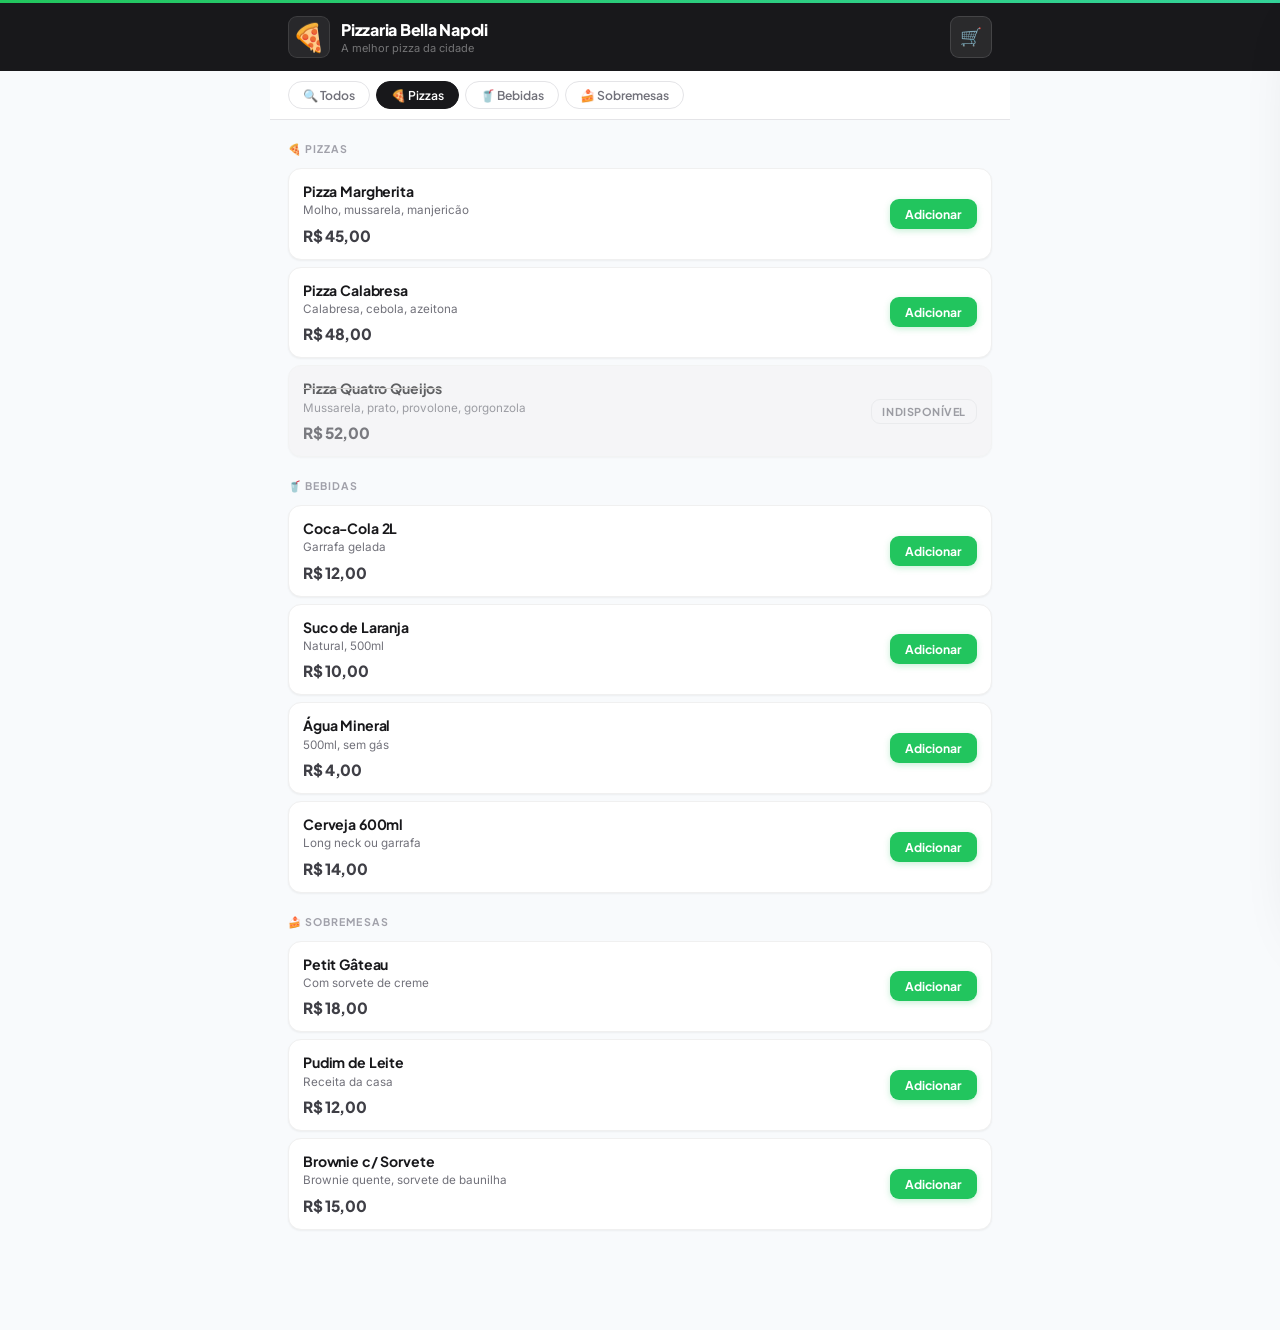
==== commit c30533af: "Update index.html" ====
--- a/index.html
+++ b/index.html
@@ -51,8 +51,11 @@
         <button class="close-btn" id="cart-close" aria-label="Fechar">✕</button>
       </div>
       <div class="cpanel-total" id="cpanel-total" style="display:none">
-        <span class="cpanel-total-label">Total</span>
-        <strong class="cpanel-total-value" id="cart-total-value">R$ 0,00</strong>
+        <div class="cpanel-fee-lines" id="cpanel-fee-lines"></div>
+        <div class="cpanel-total-row">
+          <span class="cpanel-total-label">Total</span>
+          <strong class="cpanel-total-value" id="cart-total-value">R$ 0,00</strong>
+        </div>
       </div>
     </div>
 
--- a/style.css
+++ b/style.css
@@ -754,6 +754,110 @@
 .btn-modal-confirm:active { transform: scale(0.98); }
 
 
-::-webkit-scrollbar { width: 3px; }
+/* ═══════════════════════════════════════════════════════════
+   TELA DE SUCESSO
+═══════════════════════════════════════════════════════════ */
+.success-screen {
+  position: fixed; inset: 0;
+  background: var(--bg);
+  z-index: 600;
+  display: flex; align-items: center; justify-content: center;
+  padding: 24px 20px;
+  opacity: 0; pointer-events: none;
+  transform: scale(0.96);
+  transition: opacity 0.3s ease, transform 0.3s var(--ease);
+}
+.success-screen.open {
+  opacity: 1; pointer-events: all;
+  transform: scale(1);
+}
+
+.success-inner {
+  width: 100%; max-width: 380px;
+  display: flex; flex-direction: column;
+  align-items: center; gap: 16px;
+  text-align: center;
+}
+
+/* Animação do círculo */
+.success-anim { margin-bottom: 4px; }
+.success-circle {
+  width: 72px; height: 72px;
+  background: var(--green);
+  border-radius: 50%;
+  display: flex; align-items: center; justify-content: center;
+  color: #fff;
+  animation: successPop 0.5s var(--ease);
+  box-shadow: 0 8px 24px rgba(34,197,94,0.35);
+}
+@keyframes successPop {
+  0%   { transform: scale(0); opacity: 0; }
+  60%  { transform: scale(1.15); }
+  100% { transform: scale(1); opacity: 1; }
+}
+
+.success-title {
+  font-family: var(--font-d); font-size: 1.5rem; font-weight: 800;
+  color: var(--ink); letter-spacing: -0.03em;
+}
+
+.success-subtitle {
+  font-size: 0.88rem; color: var(--muted);
+  line-height: 1.6; max-width: 300px;
+}
+
+/* Card com dados do pedido */
+.success-card {
+  width: 100%;
+  background: var(--surface);
+  border-radius: var(--r);
+  border: 1.5px solid var(--border);
+  overflow: hidden;
+  box-shadow: var(--sh-sm);
+}
+
+.success-row {
+  display: flex; justify-content: space-between; align-items: center;
+  padding: 11px 16px;
+  border-bottom: 1px solid var(--border-lt);
+  font-size: 0.86rem; gap: 8px;
+}
+.success-row:last-child { border-bottom: none; }
+.success-row span { color: var(--muted); font-weight: 500; flex-shrink: 0; }
+.success-row strong { color: var(--ink); font-weight: 700; text-align: right; }
+.success-row--total {
+  background: var(--green-lt);
+}
+.success-row--total span { color: var(--green-dk); font-weight: 700; }
+.success-row--total strong {
+  font-family: var(--font-d); font-size: 1rem;
+  font-weight: 800; color: var(--green-dk);
+  letter-spacing: -0.02em;
+}
+
+/* Tempo de resposta */
+.success-time {
+  font-size: 0.8rem; color: var(--muted);
+  background: var(--surface-2);
+  border: 1px solid var(--border);
+  border-radius: 99px;
+  padding: 6px 14px;
+}
+.success-time strong { color: var(--ink); }
+
+/* Botão novo pedido */
+.btn-new-order {
+  width: 100%;
+  background: var(--ink); color: #fff; border: none;
+  border-radius: var(--r-sm); padding: 14px 20px;
+  font-family: var(--font-d); font-size: 0.92rem; font-weight: 800;
+  cursor: pointer; letter-spacing: -0.01em;
+  transition: background var(--t), transform var(--t);
+  box-shadow: var(--sh-sm);
+}
+.btn-new-order:hover { background: var(--ink-2); transform: translateY(-1px); }
+.btn-new-order:active { transform: scale(0.98); }
+
+
 ::-webkit-scrollbar-track { background: transparent; }
 ::-webkit-scrollbar-thumb { background: var(--border); border-radius: 99px; }
